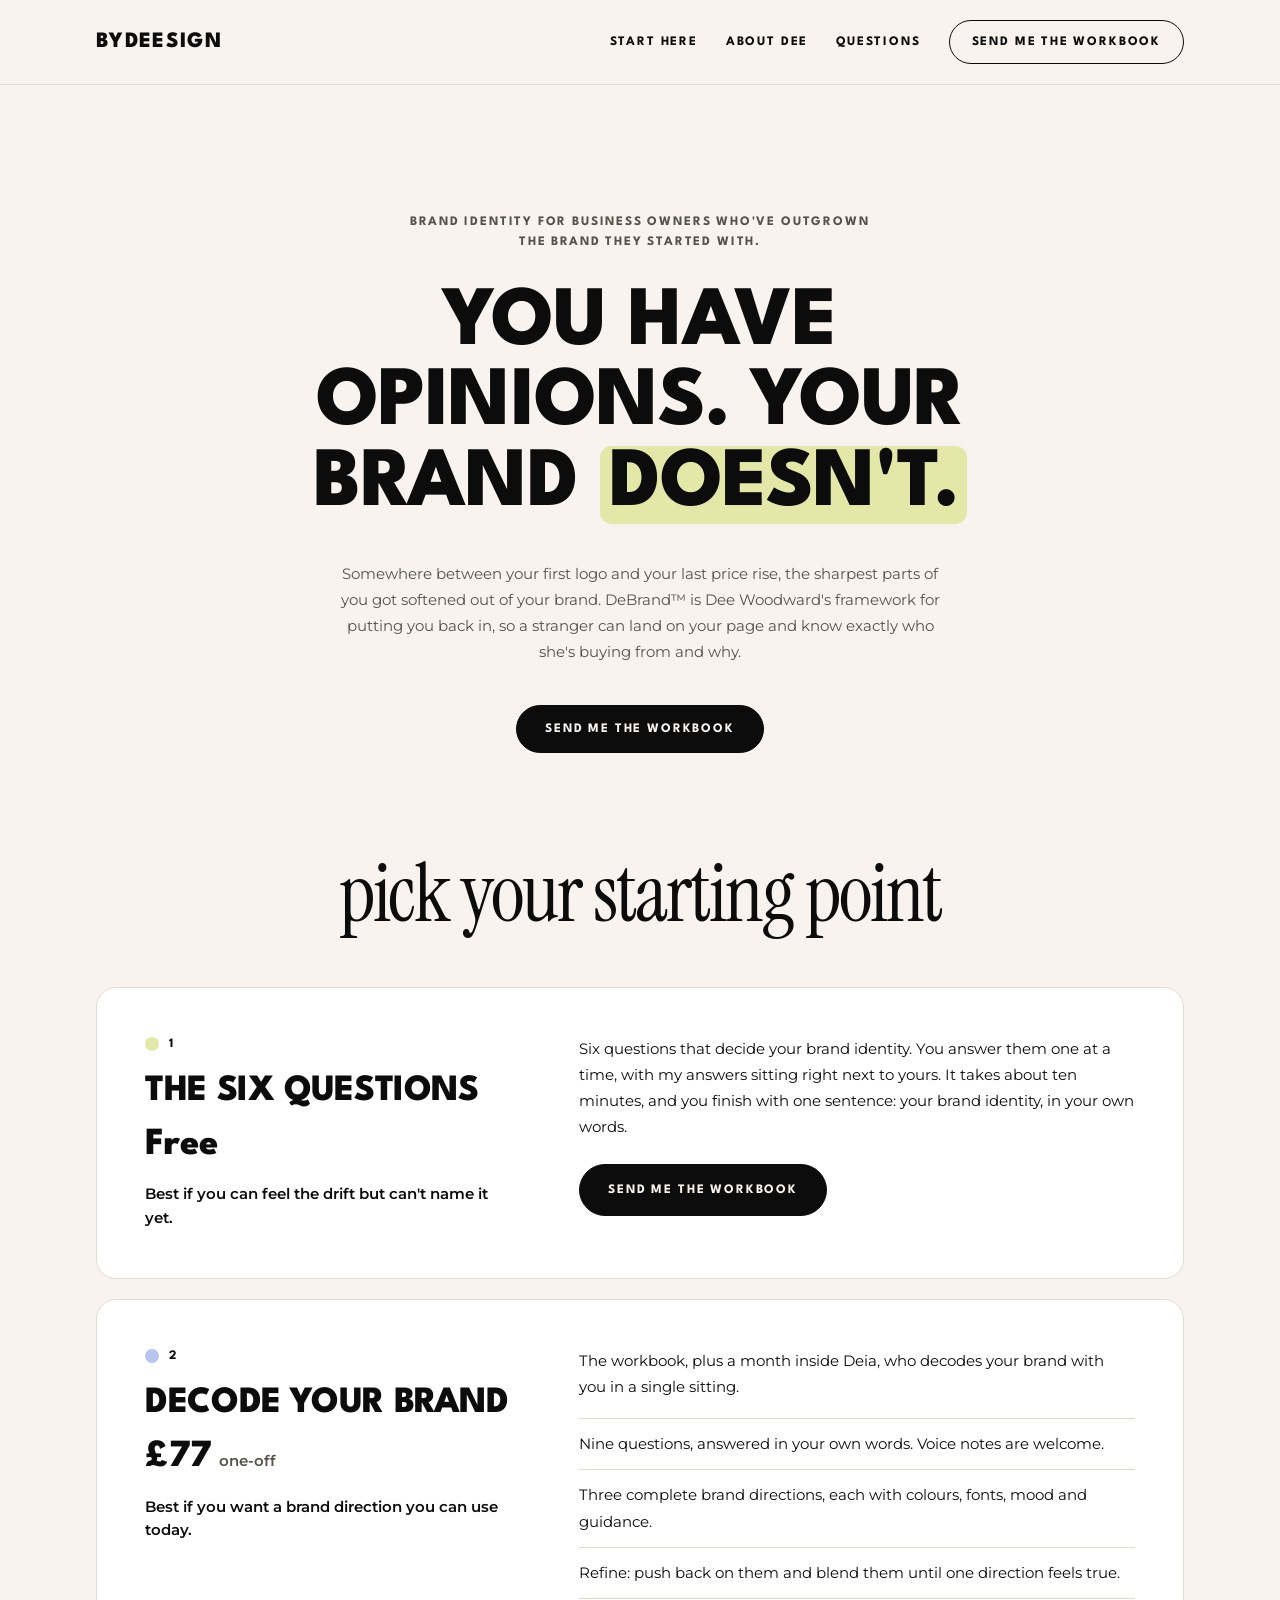
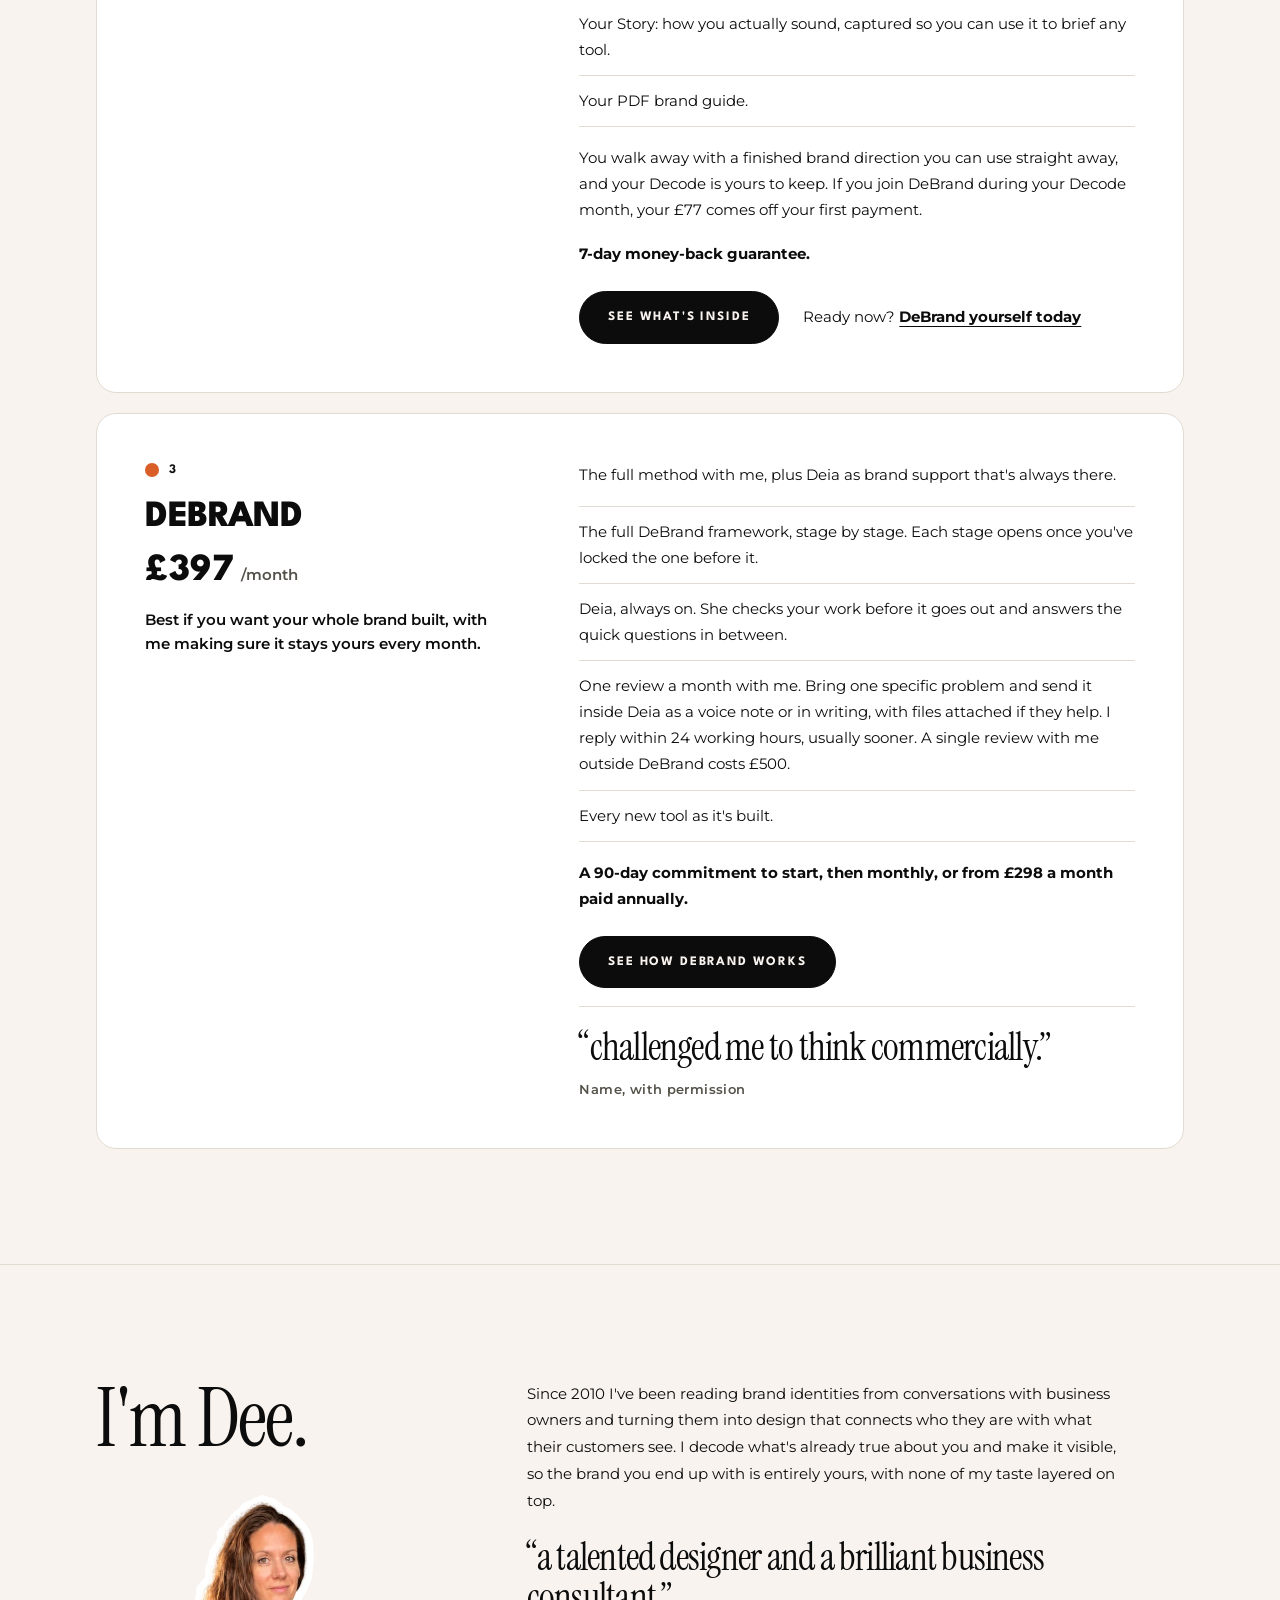
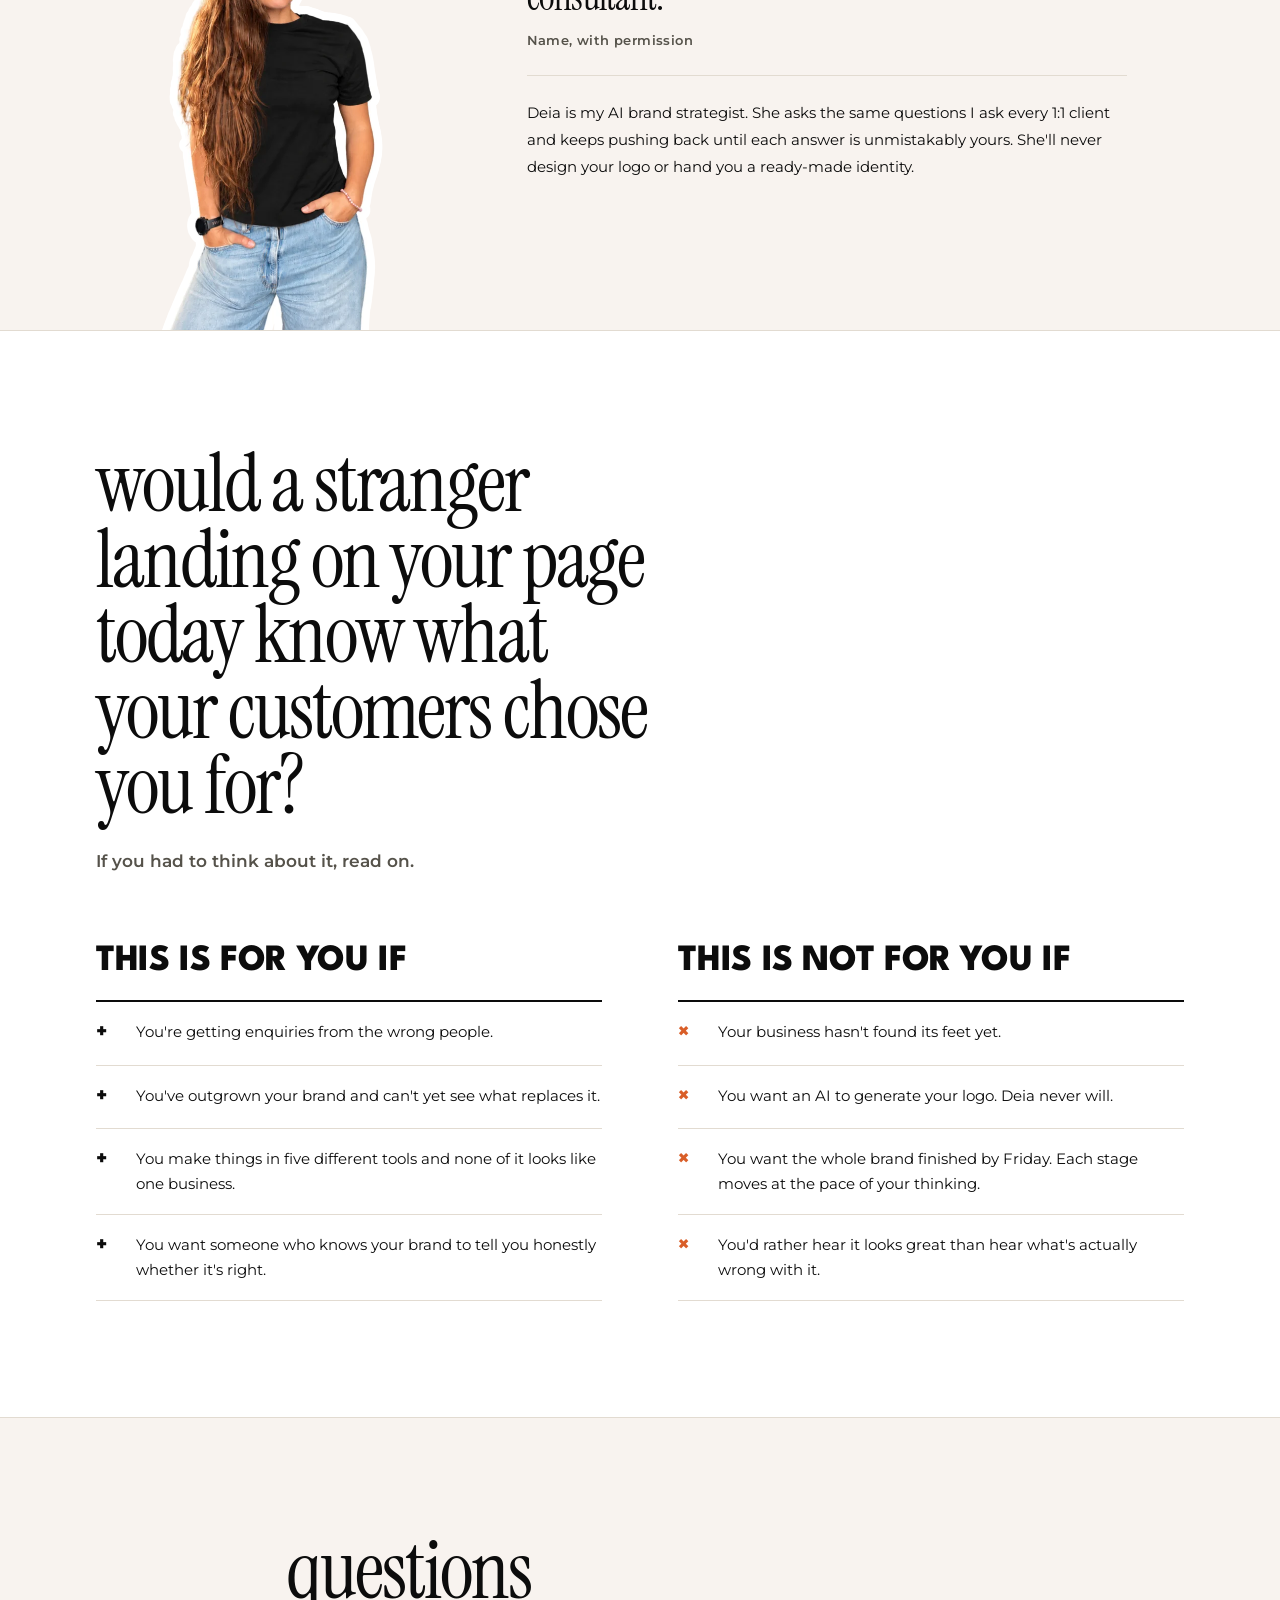
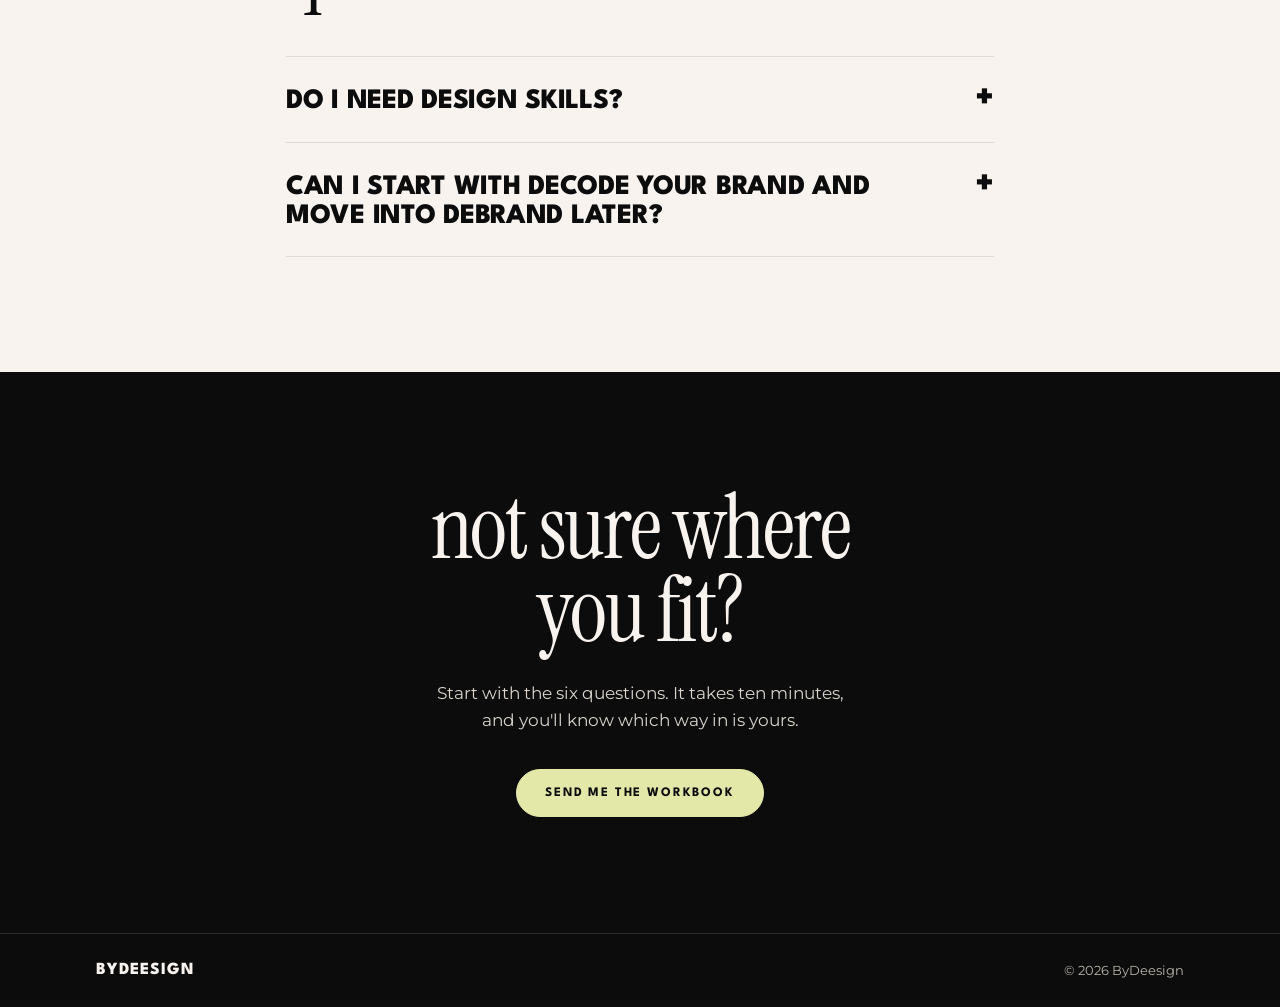
==== index.html @ 56edbfe7 "Initial commit: home page, shared stylesheet and images Co-Authored-By: Claude Opus 5.5 <noreply@ant" ====
<!doctype html>
<html lang="en-GB">
<head>
<meta charset="utf-8">
<meta name="viewport" content="width=device-width, initial-scale=1, viewport-fit=cover">
<title>DeBrand by ByDeesign</title>
<meta name="description" content="Brand identity for business owners who've outgrown the brand they started with.">
<meta name="theme-color" content="#F8F3EF">
<link rel="preconnect" href="https://fonts.googleapis.com">
<link rel="stylesheet" href="https://fonts.googleapis.com/css2?family=Instrument+Serif:ital@0;1&family=League+Spartan:wght@700;800&family=Montserrat:wght@400;500;600;700&display=swap">
<link rel="stylesheet" href="/style.css">
</head>
<body>

<header class="top" id="top">
  <div class="wrap">
    <a class="logo" href="/" aria-label="ByDeesign">ByDeesign</a>
    <nav aria-label="Page">
      <a class="link" href="/#start">Start here</a>
      <a class="link" href="/#about">About Dee</a>
      <a class="link" href="/#faq">Questions</a>
      <a class="btn ghost" href="https://letters.bydeesign.com/">Send me the workbook</a>
    </nav>
  </div>
</header>

<main>
  <section class="hero">
    <div class="wrap">
      <p class="eyebrow">Brand identity for business owners who've outgrown the brand they started with.</p>
      <h1 class="caps">You have opinions. Your brand <span class="hl">doesn't.</span></h1>
      <p class="lede">Somewhere between your first logo and your last price rise, the sharpest parts of you got softened out of your brand. DeBrand™ is Dee Woodward's framework for putting you back in, so a stranger can land on your page and know exactly who she's buying from and why.</p>
      <a class="btn" href="https://letters.bydeesign.com/">Send me the workbook</a>
    </div>
  </section>

  <section class="start" id="start">
    <div class="wrap">
      <div class="start-head"><h2 class="d">pick your starting point</h2></div>
      <div class="offers">
        <article class="offer free" id="workbook">
          <div>
            <span class="chip">1</span>
            <h3>The Six Questions</h3>
            <div class="price"><strong>Free</strong></div>
            <p class="best">Best if you can feel the drift but can't name it yet.</p>
          </div>
          <div class="right">
            <p>Six questions that decide your brand identity. You answer them one at a time, with my answers sitting right next to yours. It takes about ten minutes, and you finish with one sentence: your brand identity, in your own words.</p>
            <div class="links"><a class="btn" href="https://letters.bydeesign.com/">Send me the workbook</a></div>
          </div>
        </article>

        <article class="offer decode" id="decode">
          <div>
            <span class="chip">2</span>
            <h3>Decode Your Brand</h3>
            <div class="price"><strong>£77</strong><span>one-off</span></div>
            <p class="best">Best if you want a brand direction you can use today.</p>
          </div>
          <div class="right">
            <p>The workbook, plus a month inside Deia, who decodes your brand with you in a single sitting.</p>
            <ul>
              <li>Nine questions, answered in your own words. Voice notes are welcome.</li>
              <li>Three complete brand directions, each with colours, fonts, mood and guidance.</li>
              <li>Refine: push back on them and blend them until one direction feels true.</li>
              <li>Your Story: how you actually sound, captured so you can use it to brief any tool.</li>
              <li>Your PDF brand guide.</li>
            </ul>
            <p>You walk away with a finished brand direction you can use straight away, and your Decode is yours to keep. If you join DeBrand during your Decode month, your £77 comes off your first payment.</p>
            <p class="fine">7-day money-back guarantee.</p>
            <div class="links">
              <a class="btn" href="/decode/">See what's inside</a>
              <span>Ready now? <a class="plain" href="https://deia.bydeesign.com">DeBrand yourself today</a></span>
            </div>
          </div>
        </article>

        <article class="offer full" id="debrand">
          <div>
            <span class="chip">3</span>
            <h3>DeBrand</h3>
            <div class="price"><strong>£397</strong><span>/month</span></div>
            <p class="best">Best if you want your whole brand built, with me making sure it stays yours every month.</p>
          </div>
          <div class="right">
            <p>The full method with me, plus Deia as brand support that's always there.</p>
            <ul>
              <li>The full DeBrand framework, stage by stage. Each stage opens once you've locked the one before it.</li>
              <li>Deia, always on. She checks your work before it goes out and answers the quick questions in between.</li>
              <li>One review a month with me. Bring one specific problem and send it inside Deia as a voice note or in writing, with files attached if they help. I reply within 24 working hours, usually sooner. A single review with me outside DeBrand costs £500.</li>
              <li>Every new tool as it's built.</li>
            </ul>
            <p class="fine">A 90-day commitment to start, then monthly, or from £298 a month paid annually.</p>
            <div class="links"><a class="btn" href="/debrand/">See how DeBrand works</a></div>
            <div class="quote"><q>Challenged me to think commercially.</q><cite>Name, with permission</cite></div>
          </div>
        </article>
      </div>
    </div>
  </section>

  <section class="about" id="about">
    <div class="wrap about-grid">
      <h2 class="d keep">I'm Dee.</h2><img class="dee-photo" src="/images/dee.webp" alt="Dee Woodward, founder of ByDeesign" width="700" height="875">
      <div class="text">
        <p>Since 2010 I've been reading brand identities from conversations with business owners and turning them into design that connects who they are with what their customers see. I decode what's already true about you and make it visible, so the brand you end up with is entirely yours, with none of my taste layered on top.</p>
        <div><q>A talented designer and a brilliant business consultant.</q><cite>Name, with permission</cite></div>
        <p class="deia">Deia is my AI brand strategist. She asks the same questions I ask every 1:1 client and keeps pushing back until each answer is unmistakably yours. She'll never design your logo or hand you a ready-made identity.</p>
      </div>
    </div>
  </section>

  <section class="fit">
    <div class="wrap">
      <h2 class="d">would a stranger landing on your page today know what your customers chose you for?</h2>
      <p class="follow">If you had to think about it, read on.</p>
      <div class="cols">
        <div class="col yes">
          <h3>This is for you if</h3>
          <ul>
            <li>You're getting enquiries from the wrong people.</li>
            <li>You've outgrown your brand and can't yet see what replaces it.</li>
            <li>You make things in five different tools and none of it looks like one business.</li>
            <li>You want someone who knows your brand to tell you honestly whether it's right.</li>
          </ul>
        </div>
        <div class="col no">
          <h3>This is not for you if</h3>
          <ul>
            <li>Your business hasn't found its feet yet.</li>
            <li>You want an AI to generate your logo. Deia never will.</li>
            <li>You want the whole brand finished by Friday. Each stage moves at the pace of your thinking.</li>
            <li>You'd rather hear it looks great than hear what's actually wrong with it.</li>
          </ul>
        </div>
      </div>
    </div>
  </section>

  <section class="faq" id="faq">
    <div class="wrap narrow">
      <h2 class="d">questions</h2>
      <details>
        <summary>Do I need design skills?</summary>
        <p>No. Every stage is guided.</p>
      </details>
      <details>
        <summary>Can I start with Decode Your Brand and move into DeBrand later?</summary>
        <p>Yes, straight from inside Deia. If you join DeBrand during your Decode month, your £77 comes off your first payment.</p>
      </details>
    </div>
  </section>

  <section class="final">
    <div class="wrap">
      <h2 class="d">not sure where you fit?</h2>
      <p>Start with the six questions. It takes ten minutes, and you'll know which way in is yours.</p>
      <a class="btn" href="https://letters.bydeesign.com/">Send me the workbook</a>
    </div>
  </section>
</main>

<footer>
  <div class="wrap">
    <a class="logo" href="/" aria-label="ByDeesign">ByDeesign</a>
    <span>&copy; 2026 ByDeesign</span>
  </div>
</footer>

</body>
</html>
---- style.css ----
/* Layout: simplified agency page. Light header, centred hero with one headline and one button, "pick your starting point" as three plain white rows, then a quiet about / fit / FAQ, one dark closing band. Colour is used only as small chips and one highlight. */
:root {
  color-scheme: light;
  --ink: #0C0C0C;
  --cream: #F8F3EF;
  --paper: #FFFFFF;
  --rule: #E2DBD1;
  --muted: #55524A;
  --lime-light: #E3E8A9;
  --peri-light: #B5C5EE;
  --orange: #D95E28;
  --display: 'Instrument Serif', 'Times New Roman MT Condensed', 'Times New Roman', serif;
  --caps: 'League Spartan', 'Lovelo', 'Montserrat', sans-serif;
  --body: 'Montserrat', system-ui, sans-serif;
}
* { box-sizing: border-box; }
html { scroll-behavior: smooth; }
body { margin: 0; font-family: var(--body); color: var(--ink); background: var(--cream); -webkit-font-smoothing: antialiased; }
h1, h2, h3, p, ul { margin: 0; }
a { color: inherit; }
:focus-visible { outline: 3px solid var(--ink); outline-offset: 3px; }
.wrap {
  max-width: 1200px; margin: 0 auto;
  padding-left: max(16px, env(safe-area-inset-left, 0px));
  padding-right: max(16px, env(safe-area-inset-right, 0px));
}
@media (min-width: 640px) { .wrap { padding-left: max(clamp(20px, 5vw, 56px), env(safe-area-inset-left, 0px)); padding-right: max(clamp(20px, 5vw, 56px), env(safe-area-inset-right, 0px)); } }
.narrow { max-width: 820px; margin-inline: auto; }

.eyebrow { font-family: var(--caps); font-weight: 700; font-size: 13px; letter-spacing: .14em; text-transform: uppercase; line-height: 1.5; }
.d { font-family: var(--display); font-weight: 400; text-transform: lowercase; letter-spacing: -0.025em; line-height: .92; }
.d.keep { text-transform: none; }
.caps { font-family: var(--caps); font-weight: 800; text-transform: uppercase; letter-spacing: -0.01em; line-height: .95; }
.hl { background: var(--lime-light); border-radius: .14em; padding: 0 .1em; -webkit-box-decoration-break: clone; box-decoration-break: clone; }
.btn {
  display: inline-flex; align-items: center; min-height: 48px; font-family: var(--caps); font-weight: 700; font-size: 13px; letter-spacing: .14em; text-transform: uppercase; text-decoration: none;
  background: var(--ink); color: var(--cream); border: 1.5px solid var(--ink); border-radius: 999px; padding: 14px 28px; transition: background .15s ease, color .15s ease;
}
.btn:hover { background: transparent; color: var(--ink); }
.btn.ghost { background: transparent; color: var(--ink); }
.btn.ghost:hover { background: var(--ink); color: var(--cream); }

/* HEADER */
.top { border-bottom: 1px solid var(--rule); }
.top .wrap { display: flex; justify-content: space-between; align-items: center; gap: 16px; padding-block: 20px; }
.logo { font-family: var(--caps); font-weight: 800; font-size: 22px; letter-spacing: .06em; text-transform: uppercase; text-decoration: none; line-height: 1; }
.top nav { display: flex; align-items: center; gap: 28px; }
.top nav a.link { font-family: var(--caps); font-weight: 700; font-size: 13px; letter-spacing: .14em; text-transform: uppercase; text-decoration: none; }
.top nav a.link:hover { text-decoration: underline; text-underline-offset: 6px; }
.top .btn { min-height: 44px; padding: 12px 22px; }

/* HERO */
.hero { text-align: center; padding-block: clamp(72px, 10vw, 150px) clamp(64px, 8vw, 112px); }
.hero .eyebrow { max-width: 30rem; margin: 0 auto 32px; color: var(--muted); }
.hero h1 { font-size: clamp(44px, 6.6vw, 96px); max-width: 14ch; margin-inline: auto; }
.hero .lede { font-size: clamp(15px, 1.2vw, 17px); line-height: 1.7; color: var(--muted); max-width: 600px; margin: 36px auto 0; }
.hero .btn { margin-top: 40px; }

/* STARTING POINTS */
.start { padding-bottom: clamp(72px, 9vw, 128px); }
.start-head { text-align: center; margin-bottom: clamp(32px, 5vw, 56px); }
.start-head h2 { font-size: clamp(48px, 6.4vw, 92px); }
.offers { display: grid; gap: 20px; }
.offer { background: var(--paper); border: 1px solid var(--rule); border-radius: 20px; display: grid; grid-template-columns: minmax(0, .8fr) minmax(0, 1.2fr); gap: clamp(24px, 5vw, 64px); padding: clamp(26px, 4vw, 48px); }
.chip { display: inline-flex; align-items: center; gap: 10px; font-family: var(--caps); font-weight: 700; font-size: 13px; letter-spacing: .14em; text-transform: uppercase; }
.chip::before { content: ""; width: 14px; height: 14px; border-radius: 50%; background: var(--c); }
.free { --c: var(--lime-light); } .decode { --c: var(--peri-light); } .full { --c: var(--orange); }
.offer h3 { font-family: var(--caps); font-weight: 800; text-transform: uppercase; letter-spacing: -0.01em; line-height: 1; font-size: clamp(22px, 2.9vw, 38px); margin-top: 18px; }
.price { display: flex; align-items: baseline; gap: 8px; flex-wrap: wrap; margin-top: 16px; }
.price strong { font-family: var(--caps); font-weight: 800; font-size: clamp(28px, 3vw, 40px); line-height: 1; }
.price span { font-weight: 600; font-size: 15px; color: var(--muted); }
.best { font-weight: 600; font-size: clamp(15px, 1.2vw, 16px); line-height: 1.55; margin-top: 18px; }
.offer .right { display: flex; flex-direction: column; gap: 18px; min-width: 0; font-size: clamp(15px, 1.2vw, 16px); line-height: 1.7; }
.offer ul { list-style: none; padding: 0; display: grid; gap: 0; }
.offer li { padding-block: 12px; border-top: 1px solid var(--rule); }
.offer li:last-child { border-bottom: 1px solid var(--rule); }
.fine { font-weight: 700; }
.links { display: flex; gap: 14px 24px; flex-wrap: wrap; align-items: center; margin-top: 6px; }
.links a.plain { font-weight: 700; text-underline-offset: 4px; }
.quote { border-top: 1px solid var(--rule); padding-top: 22px; }
.quote q { font-family: var(--display); font-size: clamp(30px, 3vw, 40px); line-height: .98; letter-spacing: -0.02em; text-transform: lowercase; quotes: "\201C" "\201D"; }
.quote cite { display: block; font-style: normal; font-size: 13px; font-weight: 600; letter-spacing: .03em; margin-top: 10px; color: var(--muted); }

/* ABOUT */
.about { border-top: 1px solid var(--rule); padding-top: clamp(72px, 9vw, 128px); padding-bottom: 0; }
.about-grid { display: grid; grid-template-columns: minmax(0, .7fr) minmax(0, 1.3fr); column-gap: clamp(32px, 6vw, 88px); row-gap: 32px; align-items: start; }
.about h2 { grid-column: 1; grid-row: 1; }
.about h2 { font-size: clamp(48px, 6.4vw, 92px); }
.about .text { display: grid; gap: 24px; font-size: clamp(15px, 1.2vw, 17px); line-height: 1.75; max-width: 600px; min-width: 0; }
.about .text q { font-family: var(--display); font-size: clamp(30px, 3vw, 40px); line-height: .98; letter-spacing: -0.02em; text-transform: lowercase; quotes: "\201C" "\201D"; }
.about cite { display: block; font-style: normal; font-size: 13px; font-weight: 600; letter-spacing: .03em; margin-top: 10px; color: var(--muted); }
.about .deia { border-top: 1px solid var(--rule); padding-top: 24px; }

.dee-photo { grid-column: 1; grid-row: 2; align-self: end; justify-self: start; width: 100%; max-width: 380px; height: auto; display: block; }
.about .text { grid-column: 2; grid-row: 1 / span 2; padding-bottom: clamp(72px, 9vw, 128px); }
@media (max-width: 900px) { .about .text { grid-column: 1; grid-row: 2; padding-bottom: 8px; } .dee-photo { grid-row: 3; max-width: 280px; } }

/* FIT */
.fit { background: var(--paper); border-block: 1px solid var(--rule); padding-block: clamp(72px, 9vw, 128px); }
.fit h2 { font-size: clamp(48px, 6.4vw, 92px); max-width: 15ch; }
.fit .follow { font-weight: 600; font-size: clamp(16px, 1.3vw, 18px); margin-top: 28px; color: var(--muted); }
.cols { display: grid; grid-template-columns: repeat(2, minmax(0, 1fr)); gap: clamp(32px, 6vw, 88px); margin-top: clamp(40px, 6vw, 72px); }
.col h3 { font-family: var(--caps); font-weight: 800; text-transform: uppercase; letter-spacing: -0.01em; line-height: 1; font-size: clamp(22px, 2.9vw, 38px); padding-bottom: 20px; border-bottom: 2px solid var(--ink); }
.col ul { list-style: none; padding: 0; }
.col li { padding-block: 18px; border-bottom: 1px solid var(--rule); font-size: clamp(15px, 1.2vw, 16px); line-height: 1.6; display: grid; grid-template-columns: 28px minmax(0, 1fr); gap: 12px; }
.col li::before { font-family: var(--caps); font-weight: 800; font-size: 22px; line-height: 1.2; }
.col.yes li::before { content: "+"; }
.col.no li::before { content: "\00D7"; color: var(--orange); }

/* FAQ */
.faq { padding-block: clamp(72px, 9vw, 128px); }
.faq h2 { font-size: clamp(48px, 6.4vw, 92px); margin-bottom: clamp(28px, 4vw, 48px); }
details { border-top: 1px solid var(--rule); padding-block: 24px; }
details:last-of-type { border-bottom: 1px solid var(--rule); }
summary { cursor: pointer; font-family: var(--caps); font-weight: 800; text-transform: uppercase; letter-spacing: -0.01em; line-height: 1.05; font-size: clamp(20px, 2.2vw, 30px); list-style: none; display: flex; justify-content: space-between; gap: 20px; align-items: baseline; }
summary::-webkit-details-marker { display: none; }
summary::after { content: "+"; font-size: 1.3em; line-height: 1; }
details[open] summary::after { content: "\2212"; }
details p { margin-top: 16px; font-size: clamp(15px, 1.2vw, 17px); line-height: 1.75; max-width: 600px; color: var(--muted); }

/* CLOSING */
.final { background: var(--ink); color: var(--cream); text-align: center; padding-block: clamp(72px, 9vw, 128px); }
.final h2 { font-size: clamp(50px, 7vw, 104px); max-width: 12ch; margin-inline: auto; }
.final p { font-size: clamp(16px, 1.3vw, 18px); line-height: 1.6; margin: 28px auto 0; max-width: 440px; color: #D8D3CB; }
.final .btn { margin-top: 36px; background: var(--lime-light); color: var(--ink); border-color: var(--lime-light); }
.final .btn:hover { background: transparent; color: var(--lime-light); }

/* FOOTER */
footer { background: var(--ink); color: #B9B4AB; border-top: 1px solid #2A2A2A; padding-block: 28px; }
footer .wrap { display: flex; flex-wrap: wrap; justify-content: space-between; align-items: center; gap: 12px; }
footer .logo { font-size: 17px; color: var(--cream); }
footer span { font-size: 13px; }

@media (max-width: 900px) {
  .offer, .about-grid, .cols { grid-template-columns: minmax(0, 1fr); }
  .top nav a.link { display: none; }
}
@media (max-width: 520px) {
  .logo { font-size: 18px; }
  .top .btn { padding: 10px 16px; font-size: 12px; }
}
@media (prefers-reduced-motion: reduce) { html { scroll-behavior: auto; } .btn { transition: none; } }
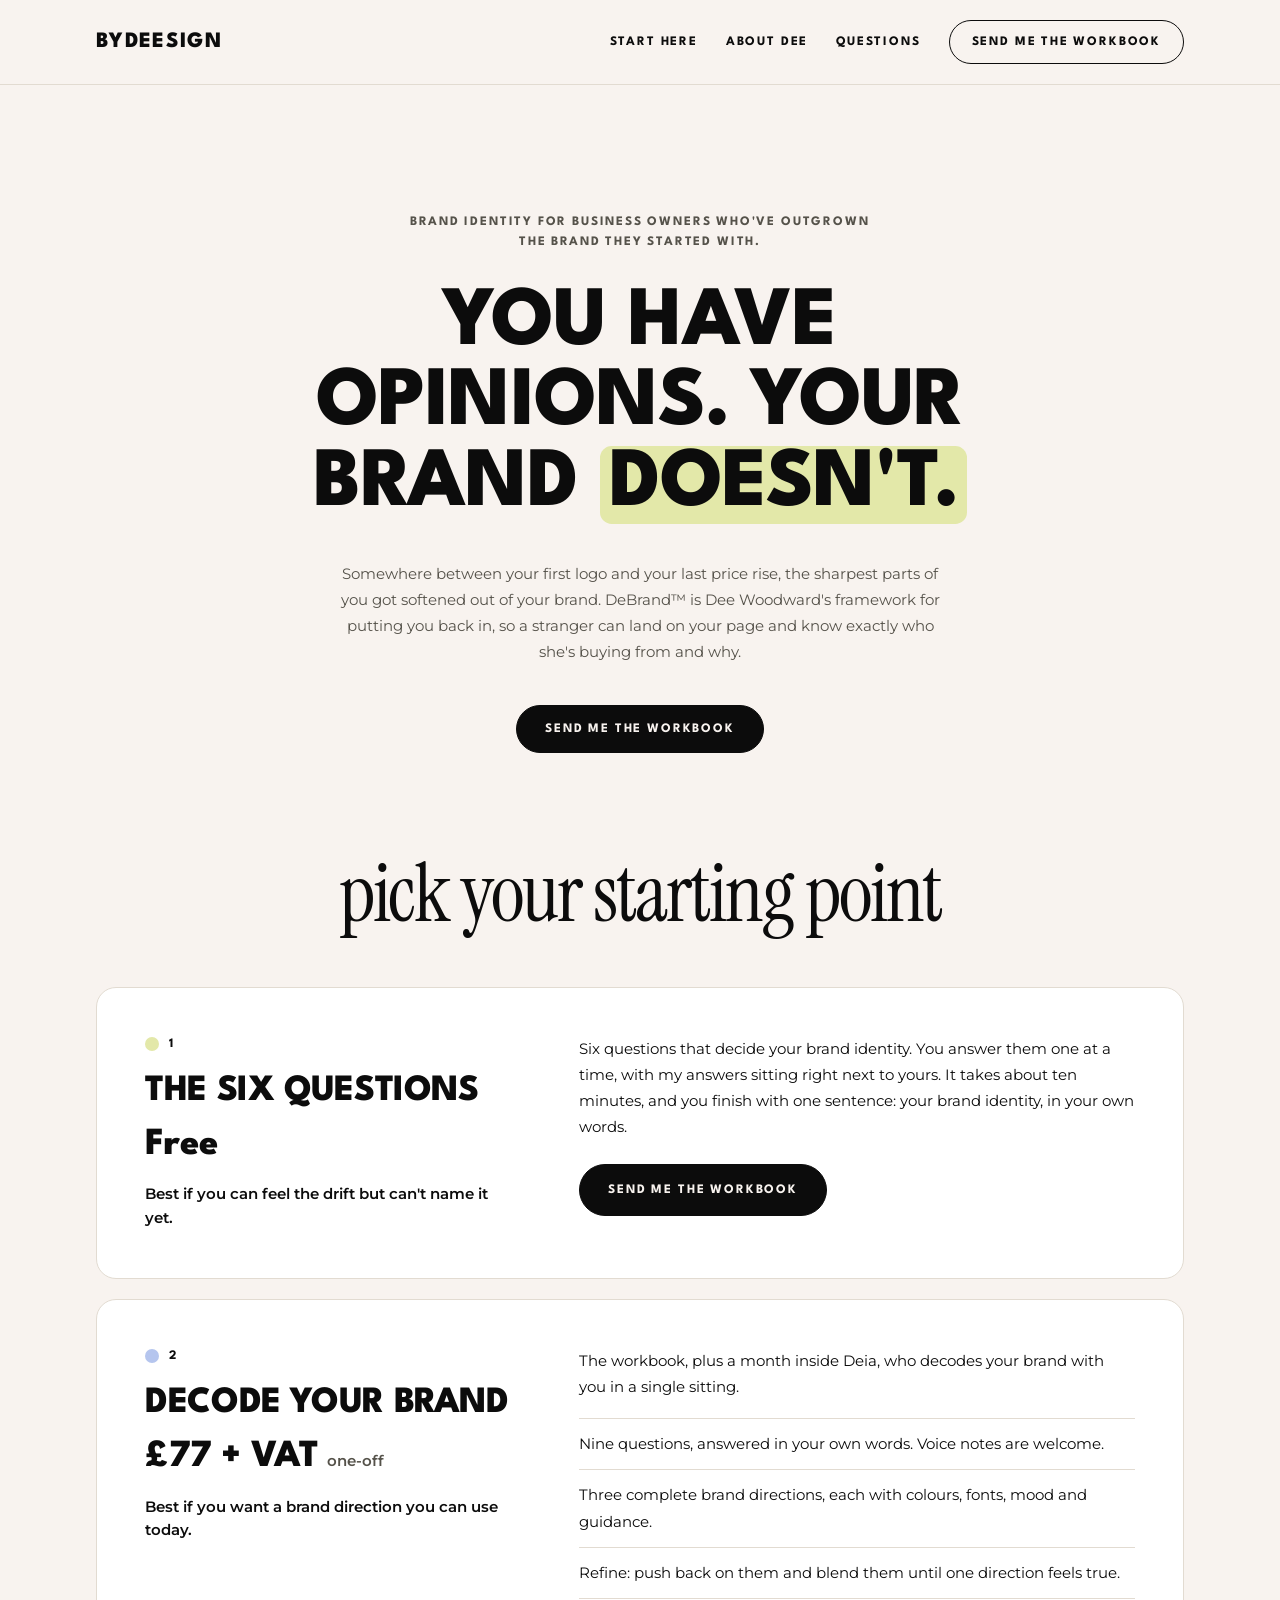
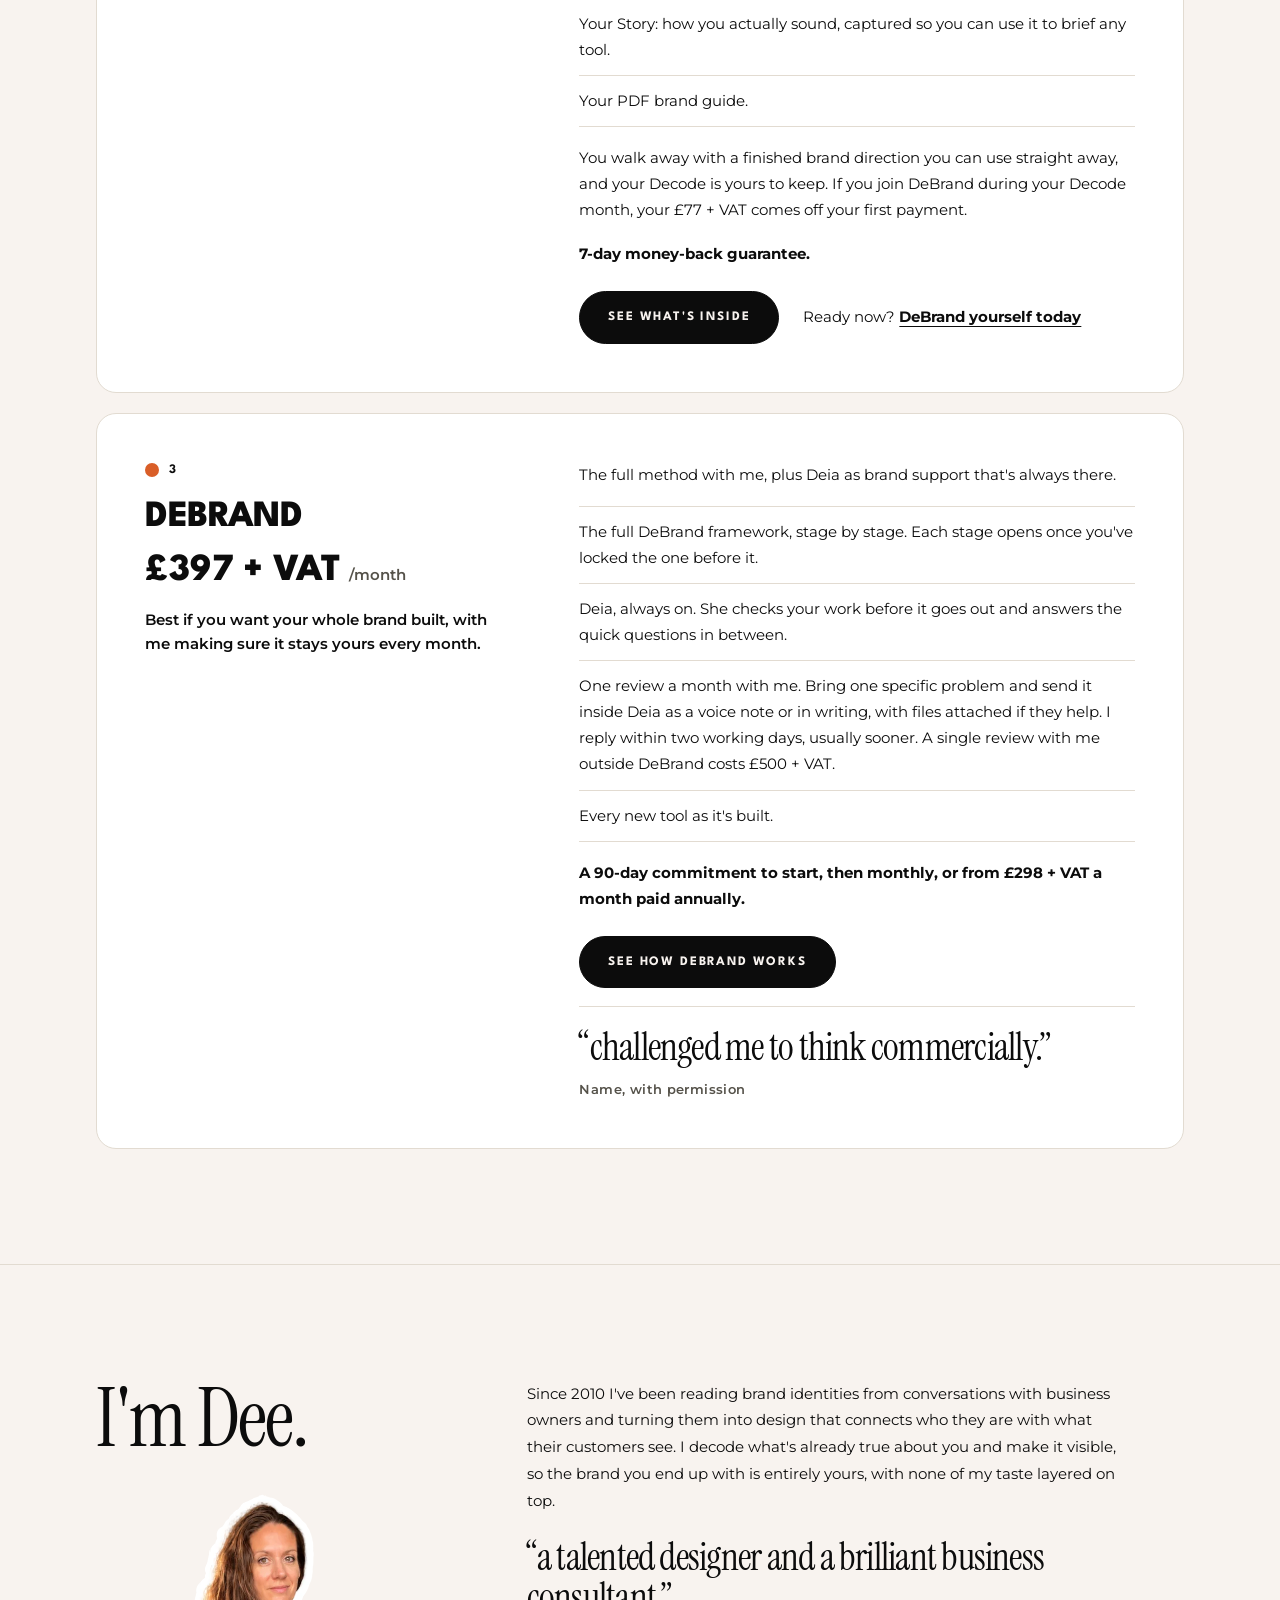
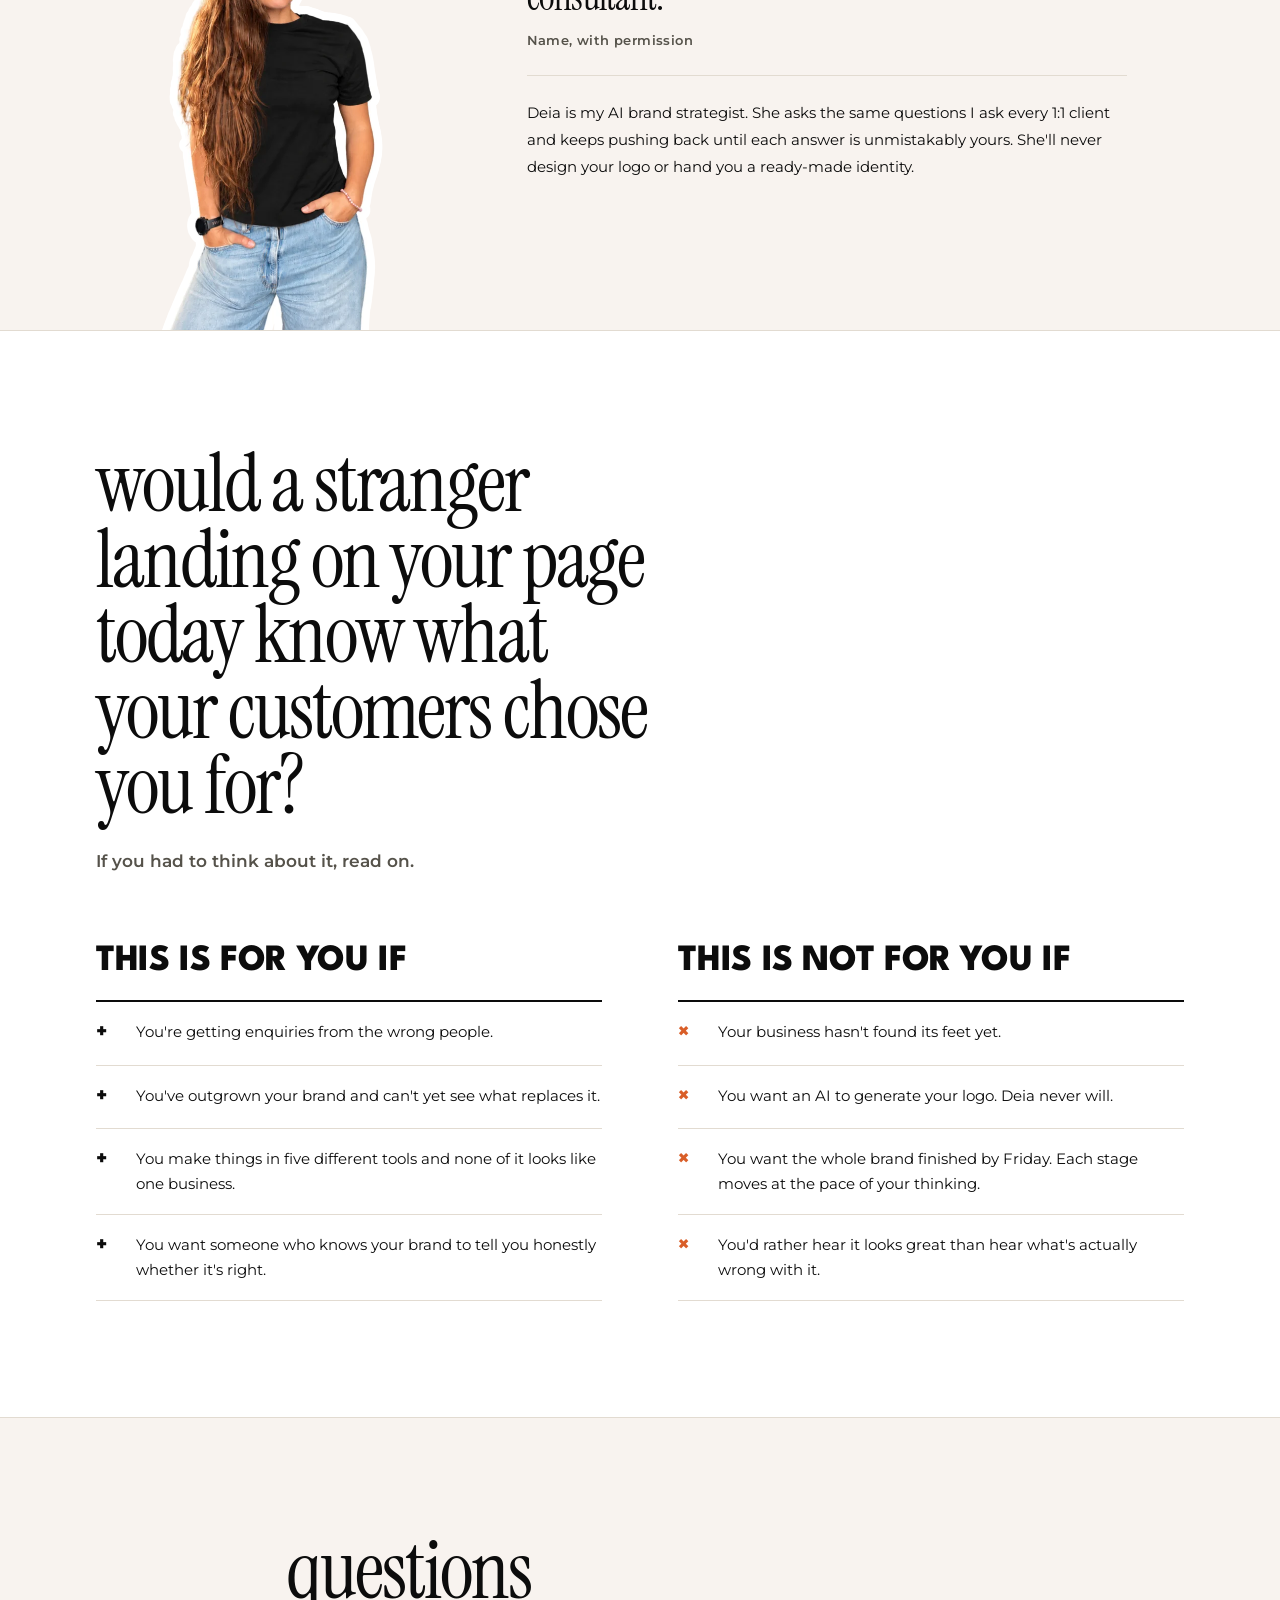
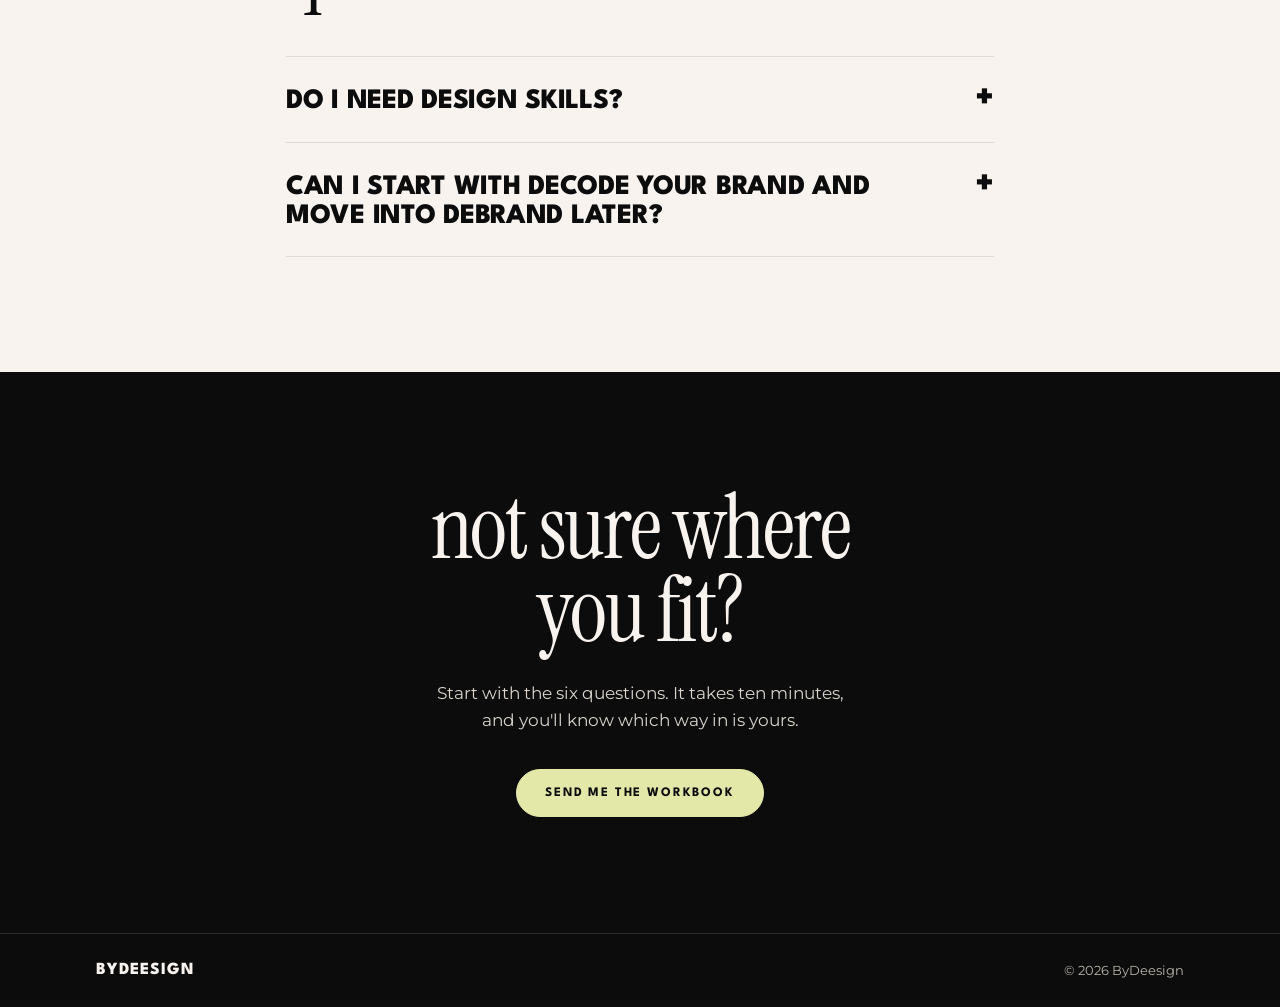
==== commit 491a8219: "Update reply time and add + VAT to prices Co-Authored-By: Claude Opus 5.5 <noreply@anthropic.com>" ====
--- a/index.html
+++ b/index.html
@@ -55,7 +55,7 @@
           <div>
             <span class="chip">2</span>
             <h3>Decode Your Brand</h3>
-            <div class="price"><strong>£77</strong><span>one-off</span></div>
+            <div class="price"><strong>£77 + VAT</strong><span>one-off</span></div>
             <p class="best">Best if you want a brand direction you can use today.</p>
           </div>
           <div class="right">
@@ -67,7 +67,7 @@
               <li>Your Story: how you actually sound, captured so you can use it to brief any tool.</li>
               <li>Your PDF brand guide.</li>
             </ul>
-            <p>You walk away with a finished brand direction you can use straight away, and your Decode is yours to keep. If you join DeBrand during your Decode month, your £77 comes off your first payment.</p>
+            <p>You walk away with a finished brand direction you can use straight away, and your Decode is yours to keep. If you join DeBrand during your Decode month, your £77 + VAT comes off your first payment.</p>
             <p class="fine">7-day money-back guarantee.</p>
             <div class="links">
               <a class="btn" href="/decode/">See what's inside</a>
@@ -80,7 +80,7 @@
           <div>
             <span class="chip">3</span>
             <h3>DeBrand</h3>
-            <div class="price"><strong>£397</strong><span>/month</span></div>
+            <div class="price"><strong>£397 + VAT</strong><span>/month</span></div>
             <p class="best">Best if you want your whole brand built, with me making sure it stays yours every month.</p>
           </div>
           <div class="right">
@@ -88,10 +88,10 @@
             <ul>
               <li>The full DeBrand framework, stage by stage. Each stage opens once you've locked the one before it.</li>
               <li>Deia, always on. She checks your work before it goes out and answers the quick questions in between.</li>
-              <li>One review a month with me. Bring one specific problem and send it inside Deia as a voice note or in writing, with files attached if they help. I reply within 24 working hours, usually sooner. A single review with me outside DeBrand costs £500.</li>
+              <li>One review a month with me. Bring one specific problem and send it inside Deia as a voice note or in writing, with files attached if they help. I reply within two working days, usually sooner. A single review with me outside DeBrand costs £500 + VAT.</li>
               <li>Every new tool as it's built.</li>
             </ul>
-            <p class="fine">A 90-day commitment to start, then monthly, or from £298 a month paid annually.</p>
+            <p class="fine">A 90-day commitment to start, then monthly, or from £298 + VAT a month paid annually.</p>
             <div class="links"><a class="btn" href="/debrand/">See how DeBrand works</a></div>
             <div class="quote"><q>Challenged me to think commercially.</q><cite>Name, with permission</cite></div>
           </div>
@@ -147,7 +147,7 @@
       </details>
       <details>
         <summary>Can I start with Decode Your Brand and move into DeBrand later?</summary>
-        <p>Yes, straight from inside Deia. If you join DeBrand during your Decode month, your £77 comes off your first payment.</p>
+        <p>Yes, straight from inside Deia. If you join DeBrand during your Decode month, your £77 + VAT comes off your first payment.</p>
       </details>
     </div>
   </section>
--- a/style.css
+++ b/style.css
@@ -140,3 +140,101 @@
   .top .btn { padding: 10px 16px; font-size: 12px; }
 }
 @media (prefers-reduced-motion: reduce) { html { scroll-behavior: auto; } .btn { transition: none; } }
+
+/* DEBRAND PAGE */
+.debrand q { text-transform: none; }
+.debrand .top nav { gap: 24px; }
+@media (max-width: 1120px) { .debrand .top nav a.link { display: none; } }
+.db-band { padding-block: clamp(72px, 9vw, 128px); }
+.db-band.paper { background: var(--paper); border-block: 1px solid var(--rule); }
+.db-band h2 { font-size: clamp(48px, 6.4vw, 92px); }
+.prose { display: grid; gap: 22px; font-size: clamp(15px, 1.2vw, 17px); line-height: 1.75; }
+.prose h2 { margin-bottom: clamp(8px, 2vw, 20px); }
+.line { font-family: var(--display); font-size: clamp(30px, 3.4vw, 46px); line-height: 1.02; letter-spacing: -0.02em; }
+.prose .line { margin-top: 10px; }
+.say { border-top: 1px solid var(--rule); padding-top: 22px; }
+.say q { font-family: var(--display); font-size: clamp(26px, 2.6vw, 36px); line-height: 1.05; letter-spacing: -0.015em; quotes: "\201C" "\201D"; }
+.say cite, .about.letter cite { display: block; font-style: normal; font-size: 13px; font-weight: 600; letter-spacing: .03em; margin-top: 12px; color: var(--muted); }
+.price-line { font-size: 14px; font-weight: 600; color: var(--muted); margin-top: 16px; }
+.not-ready { font-size: 15px; margin-top: 10px; }
+.not-ready a.plain { font-weight: 700; text-underline-offset: 4px; display: inline-block; padding-block: 12px; }
+
+/* Hero */
+.db-hero { padding-block: clamp(56px, 8vw, 120px) clamp(64px, 8vw, 112px); }
+.db-hero-grid { display: grid; grid-template-columns: minmax(0, 1.45fr) minmax(0, .55fr); gap: clamp(40px, 5vw, 80px); align-items: center; }
+.db-hero .eyebrow { color: var(--muted); max-width: 34rem; margin-bottom: 28px; }
+.db-hero h1 { font-size: clamp(44px, 6.6vw, 96px); }
+.db-hero .lede { font-size: clamp(15px, 1.2vw, 17px); line-height: 1.7; color: var(--muted); max-width: 600px; margin: 32px 0 36px; }
+.db-hero .say { margin-top: 32px; max-width: 560px; }
+.phone-placeholder { aspect-ratio: 9 / 19; width: 100%; max-width: 300px; justify-self: center; border: 2px dashed var(--muted); border-radius: 44px; background: var(--paper); display: flex; flex-direction: column; align-items: center; justify-content: center; gap: 12px; padding: 28px; text-align: center; font-size: 14px; font-weight: 600; line-height: 1.5; color: var(--muted); }
+.phone-placeholder code { font-size: 12px; }
+
+/* Journey */
+.stages { display: grid; grid-template-columns: repeat(3, minmax(0, 1fr)); gap: 20px; margin-top: clamp(48px, 6vw, 80px); }
+.stage { background: var(--paper); border: 1px solid var(--rule); border-radius: 20px; padding: clamp(26px, 3vw, 40px); display: flex; flex-direction: column; gap: 18px; font-size: clamp(15px, 1.2vw, 16px); line-height: 1.7; }
+.stage h3, .again h3, .direction h3, .alt-offer h3, .price-card h3 { font-family: var(--caps); font-weight: 800; text-transform: uppercase; letter-spacing: -0.01em; line-height: 1; font-size: clamp(22px, 2.9vw, 38px); }
+.stage .chip { margin-top: -6px; color: var(--muted); }
+.stage .walk { border-top: 1px solid var(--rule); padding-top: 18px; margin-top: auto; }
+.again { border: 1px solid var(--rule); border-radius: 20px; padding: clamp(26px, 3vw, 40px); margin-top: 20px; display: grid; grid-template-columns: minmax(0, .8fr) minmax(0, 1.2fr); gap: clamp(16px, 5vw, 64px); font-size: clamp(15px, 1.2vw, 16px); line-height: 1.7; color: var(--muted); }
+.again h3 { color: var(--ink); font-size: clamp(20px, 2.2vw, 28px); }
+.says { display: grid; grid-template-columns: repeat(2, minmax(0, 1fr)); gap: clamp(32px, 5vw, 64px); margin-top: clamp(48px, 6vw, 80px); }
+
+/* What's inside */
+.rows { list-style: none; padding: 0; margin: clamp(32px, 5vw, 56px) 0 0; border-bottom: 1px solid var(--rule); }
+.rows li { border-top: 1px solid var(--rule); padding-block: clamp(22px, 3vw, 32px); display: grid; grid-template-columns: minmax(56px, .25fr) minmax(0, 1fr); gap: clamp(12px, 4vw, 48px); font-size: clamp(15px, 1.2vw, 17px); line-height: 1.75; }
+.rows .num { font-family: var(--caps); font-weight: 800; font-size: clamp(22px, 2.9vw, 38px); line-height: 1; }
+.rows h3 { font-family: var(--caps); font-weight: 800; text-transform: uppercase; letter-spacing: -0.01em; line-height: 1.05; font-size: clamp(20px, 2.2vw, 30px); margin-bottom: 10px; }
+.rows p { max-width: 640px; }
+.plain-rows li { display: block; }
+.plain-rows p { max-width: 760px; }
+.after-rows { margin-top: clamp(32px, 5vw, 56px); }
+
+/* Your authority, decoded */
+.example-note { display: inline-block; margin-top: clamp(32px, 5vw, 56px); font-size: 13px; font-weight: 700; letter-spacing: .03em; color: var(--muted); border: 1px solid var(--rule); border-radius: 999px; padding: 8px 16px; }
+.directions { display: grid; grid-template-columns: repeat(3, minmax(0, 1fr)); gap: 20px; margin-top: 20px; }
+.direction { background: var(--paper); border: 1px solid var(--rule); border-radius: 20px; padding: clamp(24px, 3vw, 36px); display: flex; flex-direction: column; gap: 16px; }
+.direction .chip::before { display: none; }
+.direction .chip { color: var(--muted); }
+.direction h3 { font-size: clamp(22px, 2.4vw, 32px); }
+.swatches { list-style: none; padding: 0; display: grid; gap: 10px; font-size: 15px; font-weight: 600; }
+.swatches li { display: flex; align-items: center; gap: 12px; flex-wrap: wrap; }
+.swatches code { font-family: var(--body); font-weight: 400; color: var(--muted); }
+.sw { width: 28px; height: 28px; border-radius: 50%; background: var(--sw); box-shadow: inset 0 0 0 1px rgba(12, 12, 12, .14); flex: none; }
+.fonts { border-top: 1px solid var(--rule); padding-top: 16px; margin-top: auto; font-size: 15px; line-height: 1.6; }
+.profile, .mood { margin-top: clamp(40px, 5vw, 64px); max-width: 820px; }
+.profile h3, .mood h3 { font-family: var(--caps); font-weight: 700; font-size: 13px; letter-spacing: .14em; text-transform: uppercase; margin-bottom: 16px; }
+.profile blockquote { margin: 0; border-left: 3px solid var(--ink); padding-left: clamp(18px, 3vw, 32px); font-family: var(--display); font-size: clamp(24px, 2.4vw, 32px); line-height: 1.15; letter-spacing: -0.01em; }
+.terms { list-style: none; padding: 0; display: flex; flex-wrap: wrap; gap: 10px; }
+.terms li { border: 1px solid var(--ink); border-radius: 999px; padding: 8px 16px; font-size: 14px; line-height: 1.4; }
+.plus { margin-top: clamp(32px, 4vw, 48px); max-width: 820px; font-size: clamp(15px, 1.2vw, 17px); line-height: 1.75; }
+
+/* Why this exists */
+.about.letter .text .line { font-size: clamp(28px, 3vw, 40px); }
+.about.letter .text q { text-transform: none; }
+.sign { font-family: var(--display); font-style: italic; font-size: clamp(24px, 2.4vw, 32px); line-height: 1.2; border-top: 1px solid var(--rule); padding-top: 24px; }
+
+/* Pricing */
+.price-card { margin-top: clamp(40px, 5vw, 64px); }
+.price-card ul { gap: 0; }
+.secondary { display: grid; grid-template-columns: minmax(0, 1.4fr) minmax(0, 1fr); gap: 20px; margin-top: 20px; }
+.alt-offer { border: 1px solid var(--rule); border-radius: 20px; padding: clamp(24px, 3vw, 40px); display: flex; flex-direction: column; gap: 18px; font-size: clamp(15px, 1.2vw, 16px); line-height: 1.7; color: var(--muted); }
+.alt-offer h3 { color: var(--ink); font-size: clamp(20px, 2.2vw, 28px); line-height: 1.05; }
+.alt-offer .links { margin-top: auto; }
+
+/* FAQ */
+.debrand .faq { border-top: 1px solid var(--rule); }
+.todo { background: var(--lime-light); color: var(--ink); font-weight: 700; padding: 0 .3em; border-radius: 4px; }
+
+/* Final */
+.debrand .final h2 { max-width: 16ch; }
+.debrand .final p { max-width: 560px; }
+.debrand .final .final-line { font-family: var(--display); font-size: clamp(28px, 3vw, 40px); line-height: 1.05; color: var(--cream); }
+.debrand .final .price-line { font-size: 14px; margin-top: 16px; color: #B9B4AB; }
+
+@media (max-width: 900px) {
+  .db-hero-grid, .stages, .directions, .says, .secondary, .again { grid-template-columns: minmax(0, 1fr); }
+  .phone-placeholder { max-width: 220px; }
+}
+@media (max-width: 520px) {
+  .rows li { grid-template-columns: minmax(0, 1fr); gap: 8px; }
+}
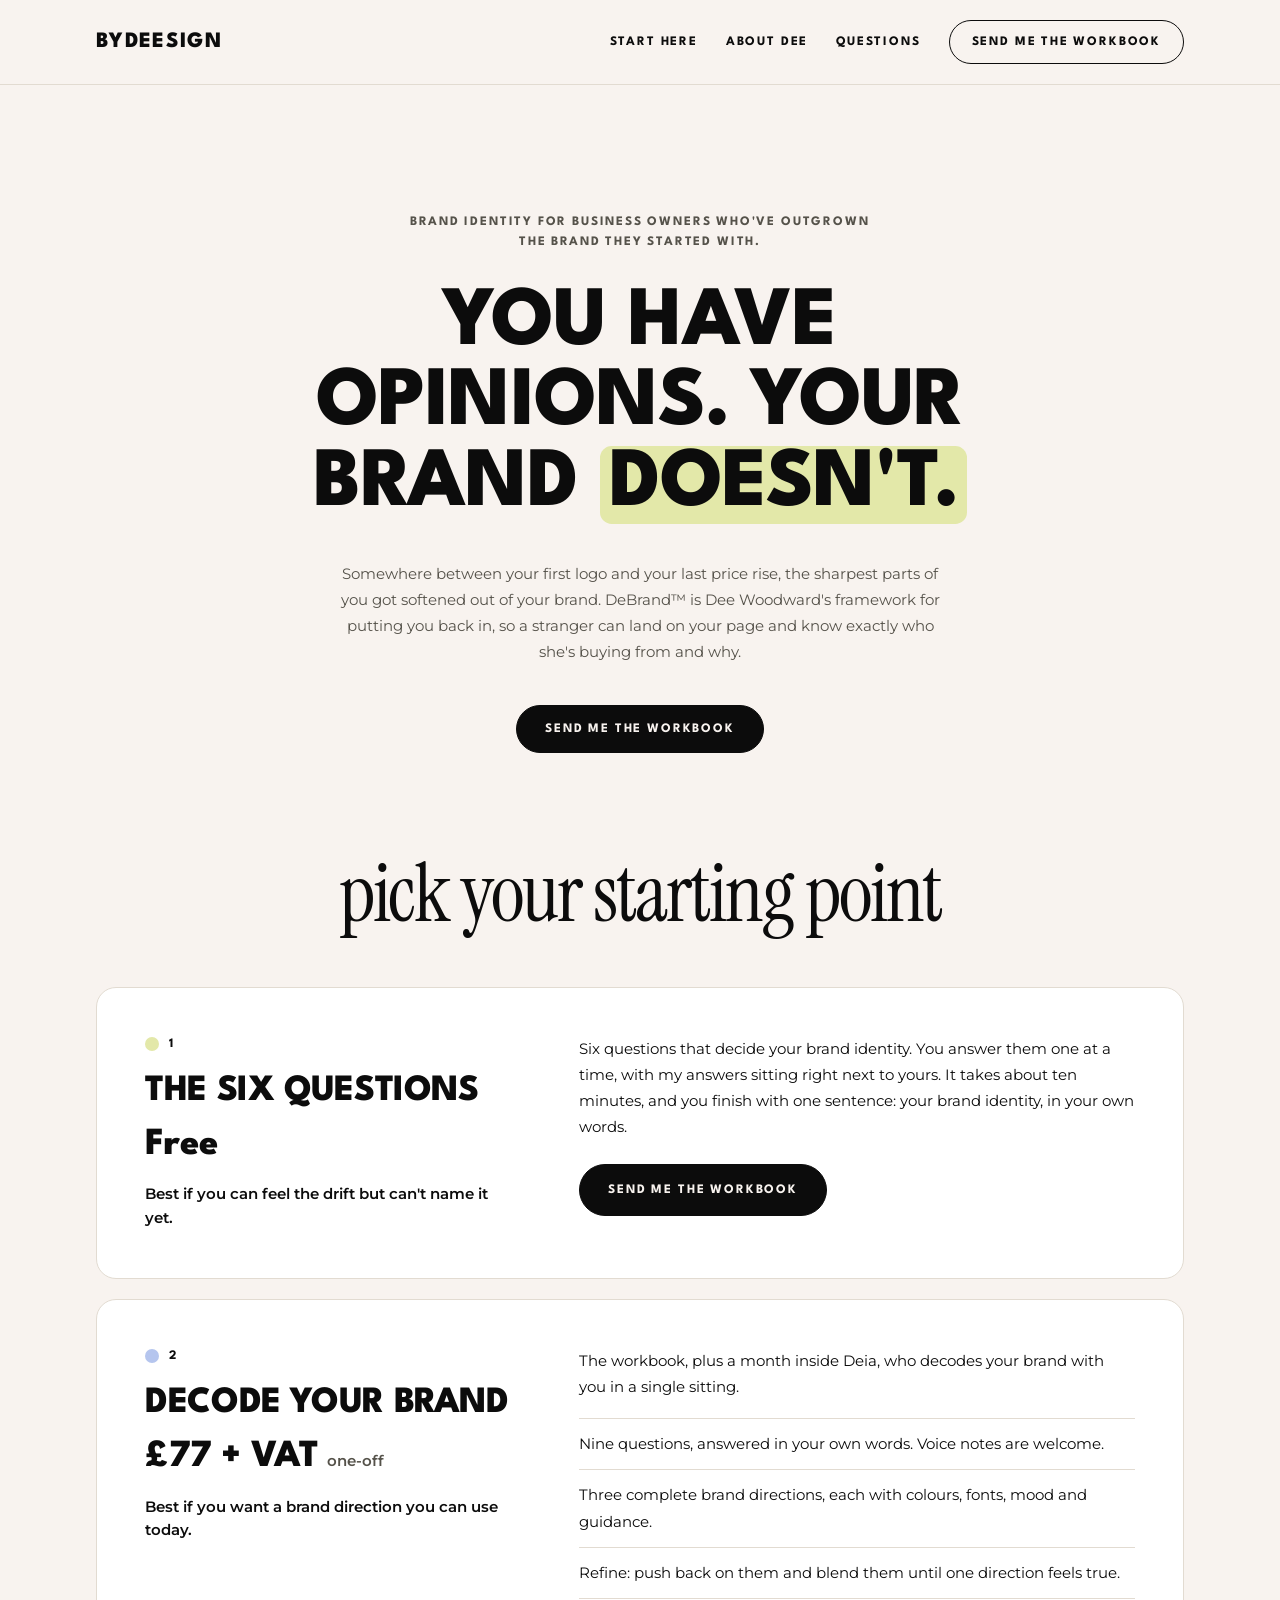
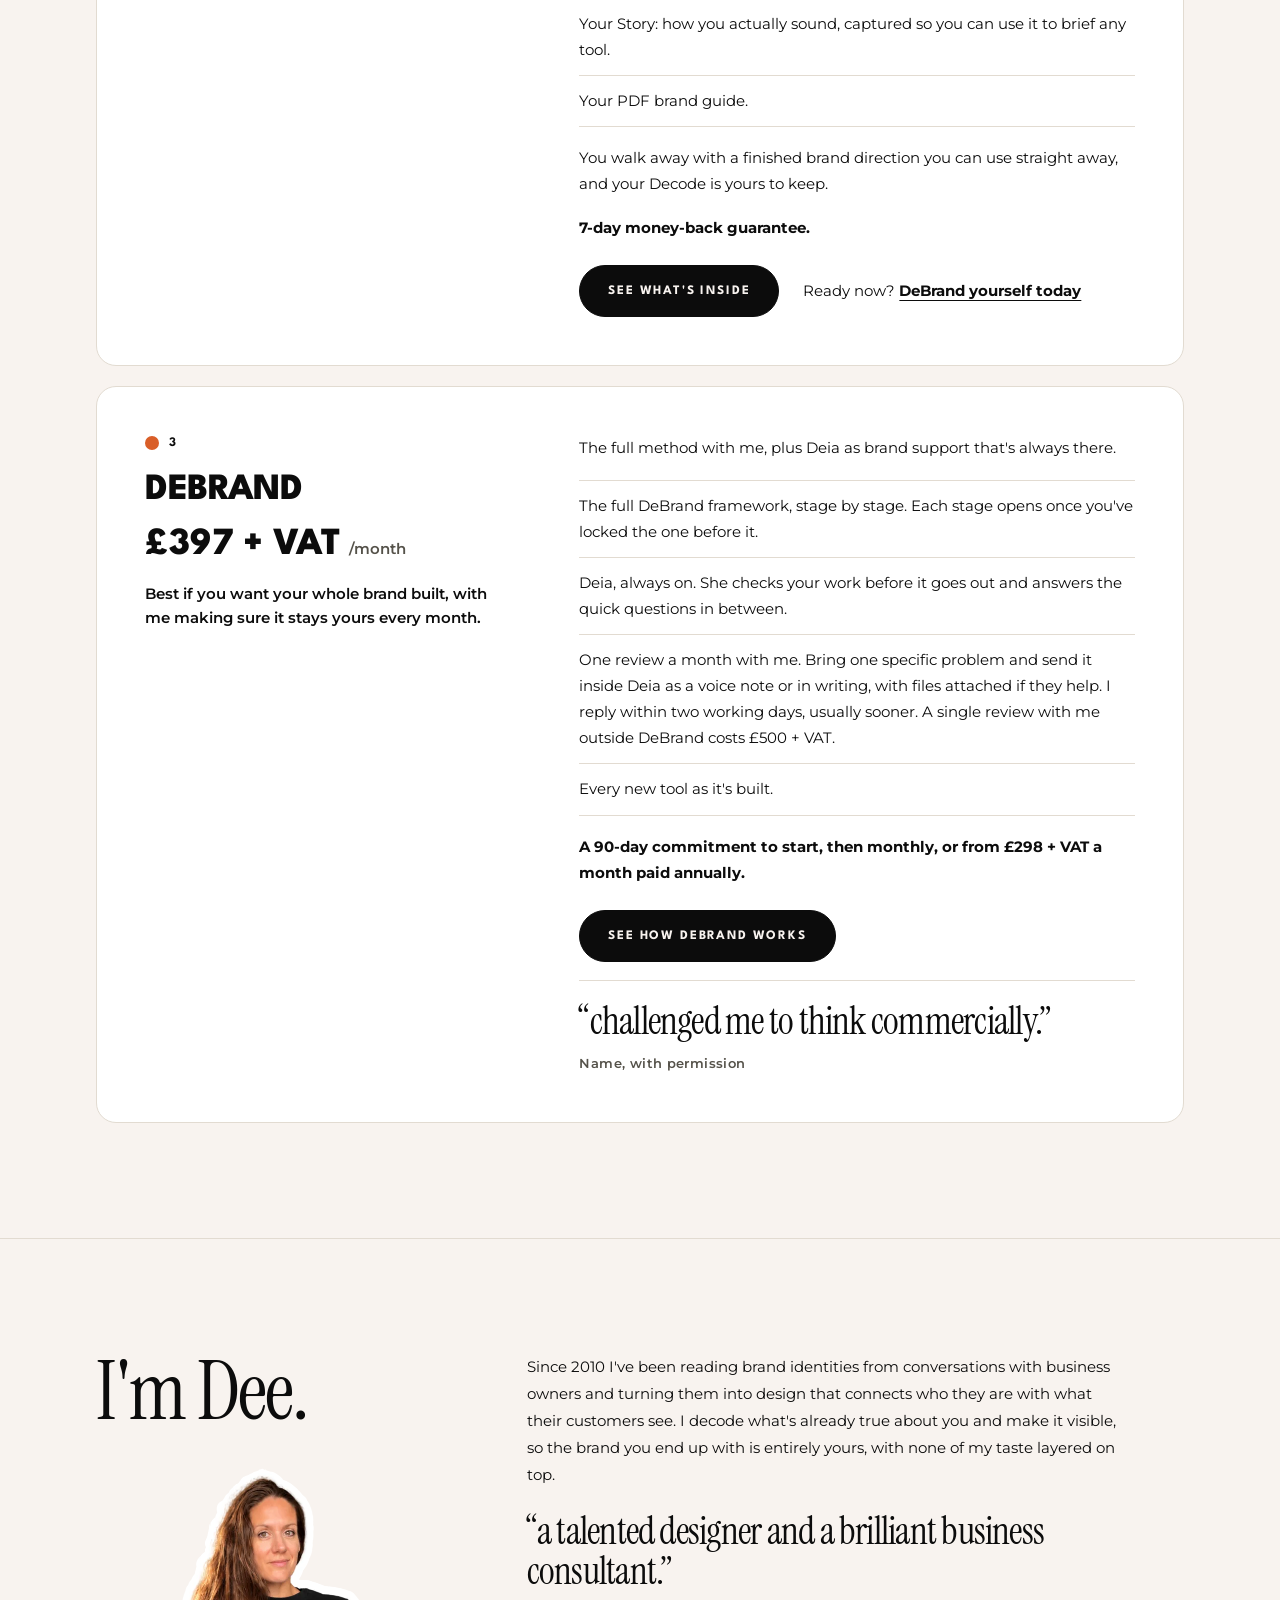
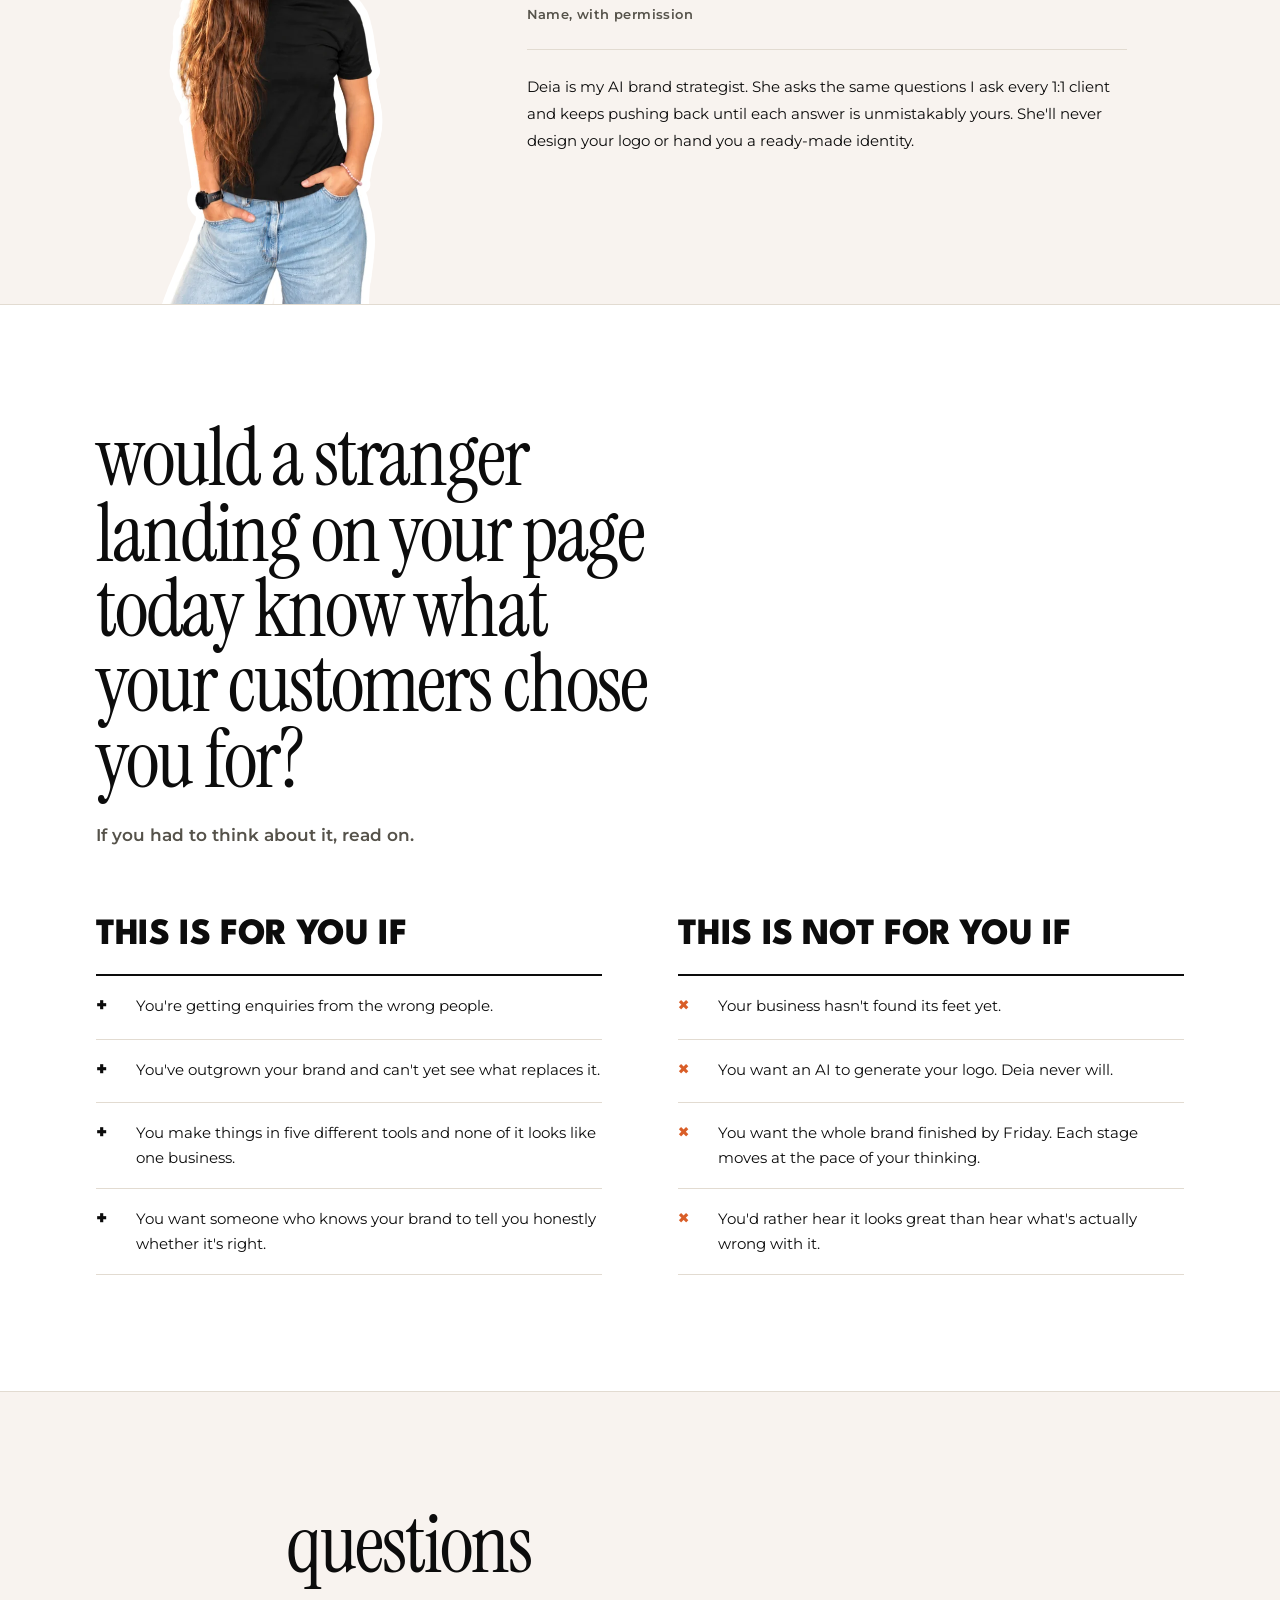
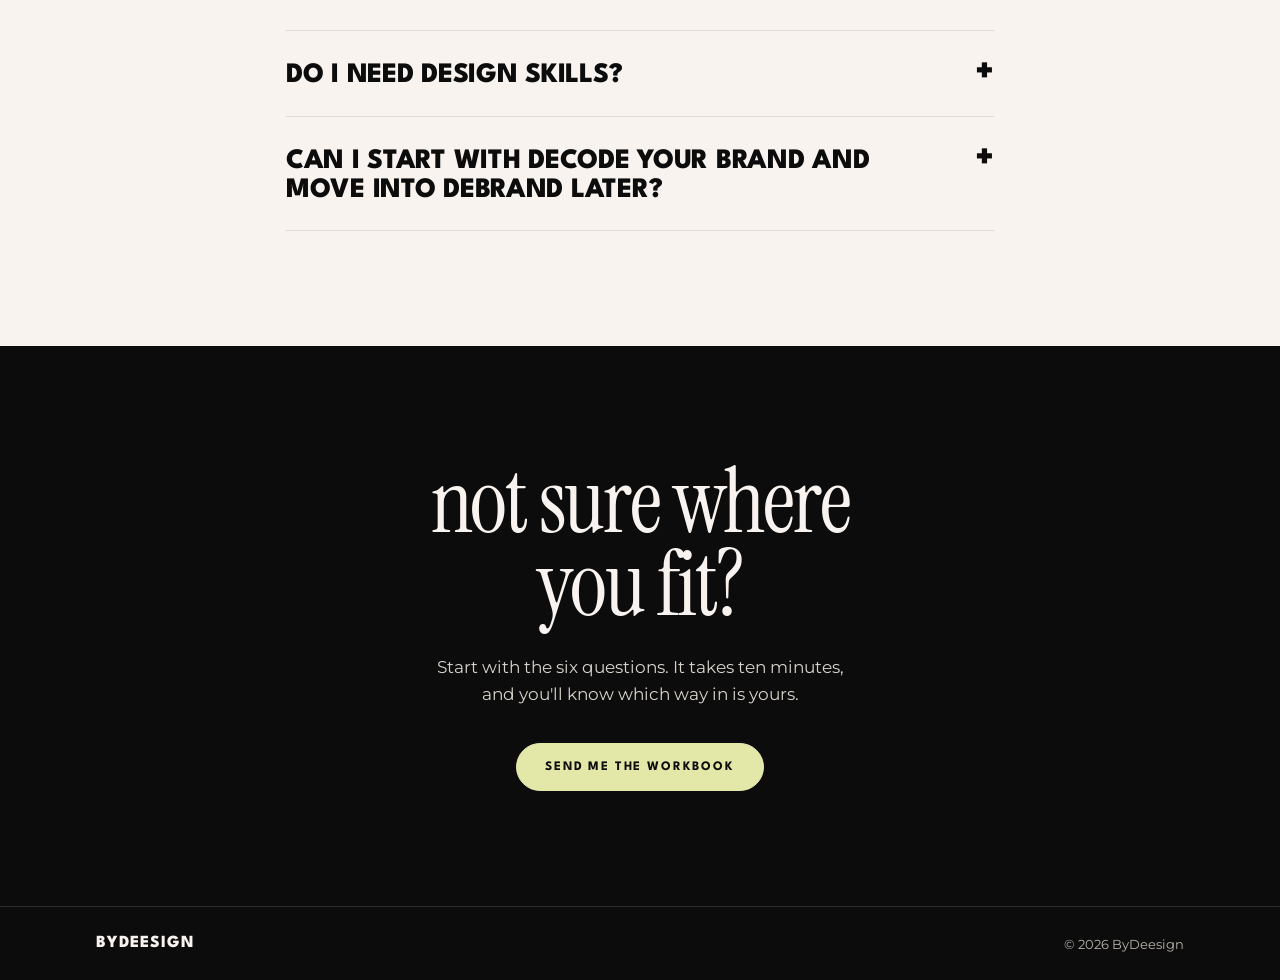
==== commit 0631d448: "Remove Decode fee credit against DeBrand Co-Authored-By: Claude Opus 5.5 <noreply@anthropic.com>" ====
--- a/index.html
+++ b/index.html
@@ -67,7 +67,7 @@
               <li>Your Story: how you actually sound, captured so you can use it to brief any tool.</li>
               <li>Your PDF brand guide.</li>
             </ul>
-            <p>You walk away with a finished brand direction you can use straight away, and your Decode is yours to keep. If you join DeBrand during your Decode month, your £77 + VAT comes off your first payment.</p>
+            <p>You walk away with a finished brand direction you can use straight away, and your Decode is yours to keep.</p>
             <p class="fine">7-day money-back guarantee.</p>
             <div class="links">
               <a class="btn" href="/decode/">See what's inside</a>
@@ -147,7 +147,7 @@
       </details>
       <details>
         <summary>Can I start with Decode Your Brand and move into DeBrand later?</summary>
-        <p>Yes, straight from inside Deia. If you join DeBrand during your Decode month, your £77 + VAT comes off your first payment.</p>
+        <p>Yes. You can join DeBrand from inside Deia at any time.</p>
       </details>
     </div>
   </section>
